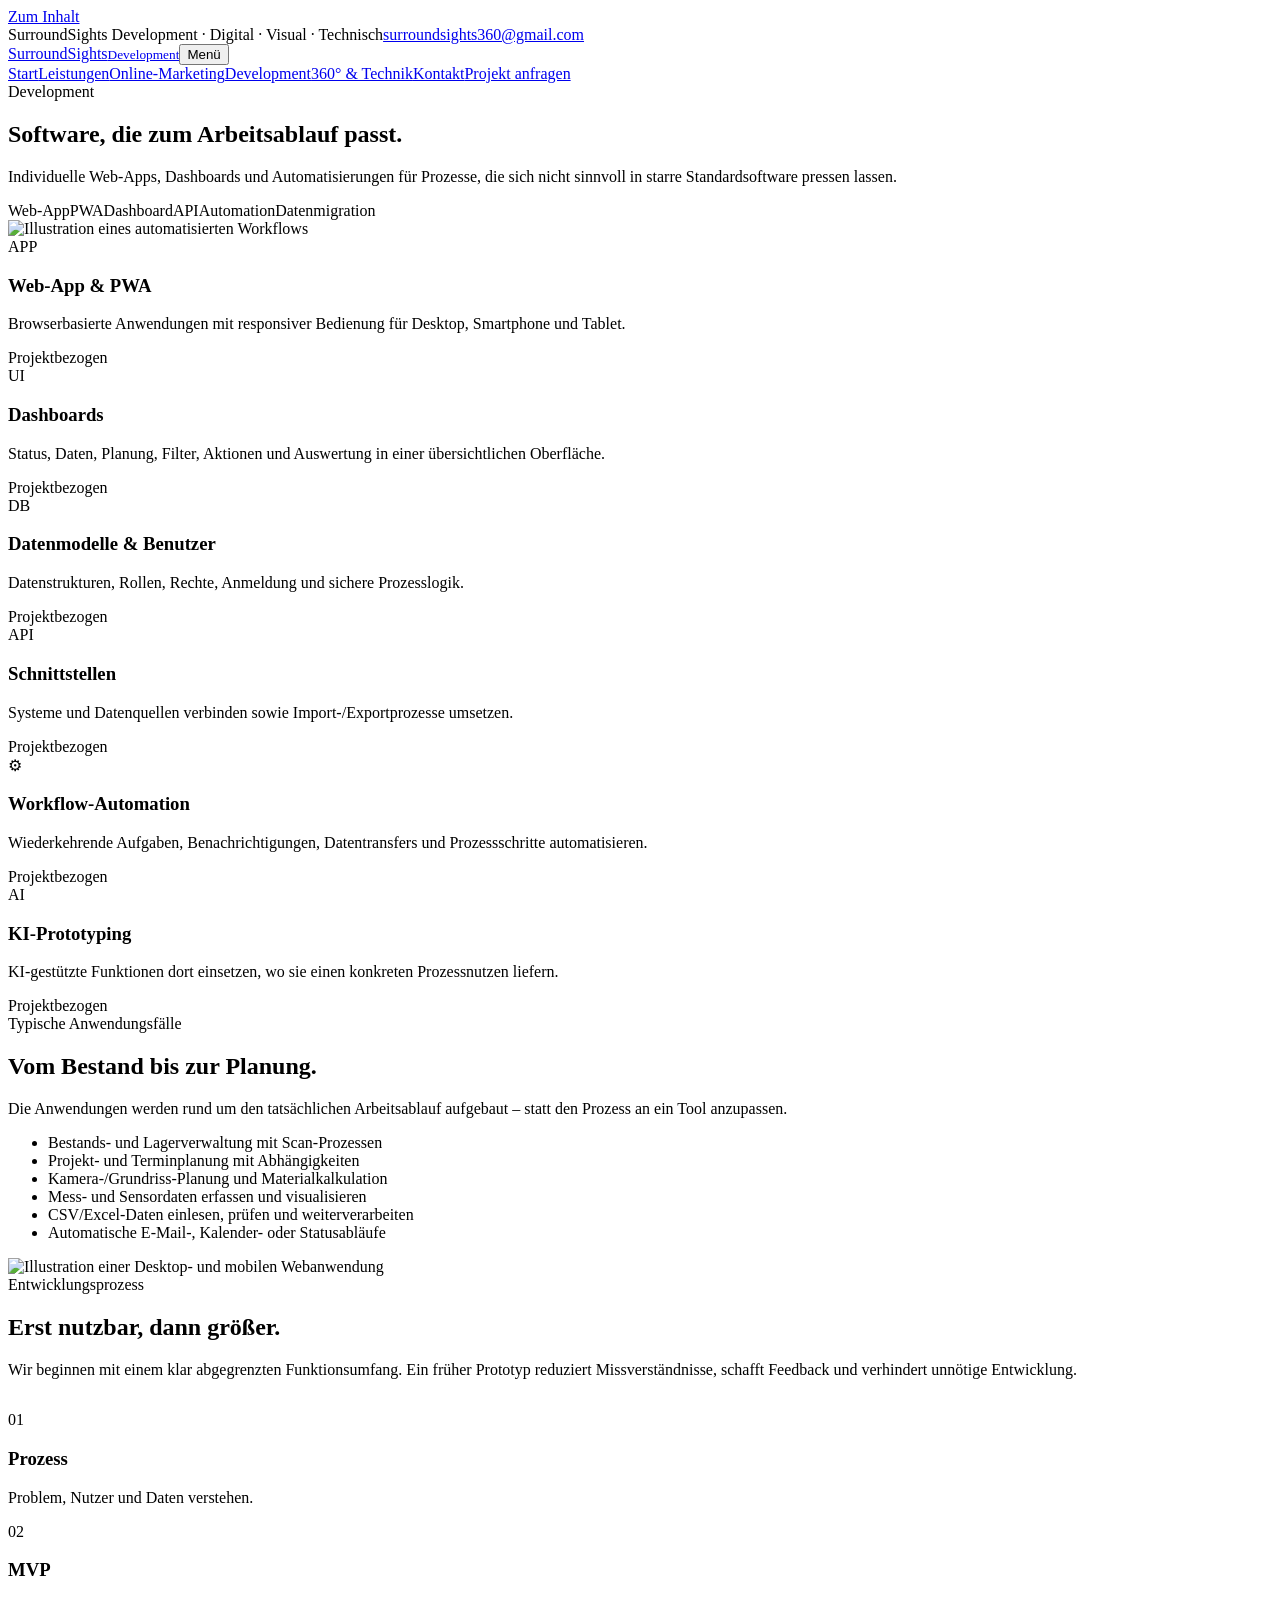
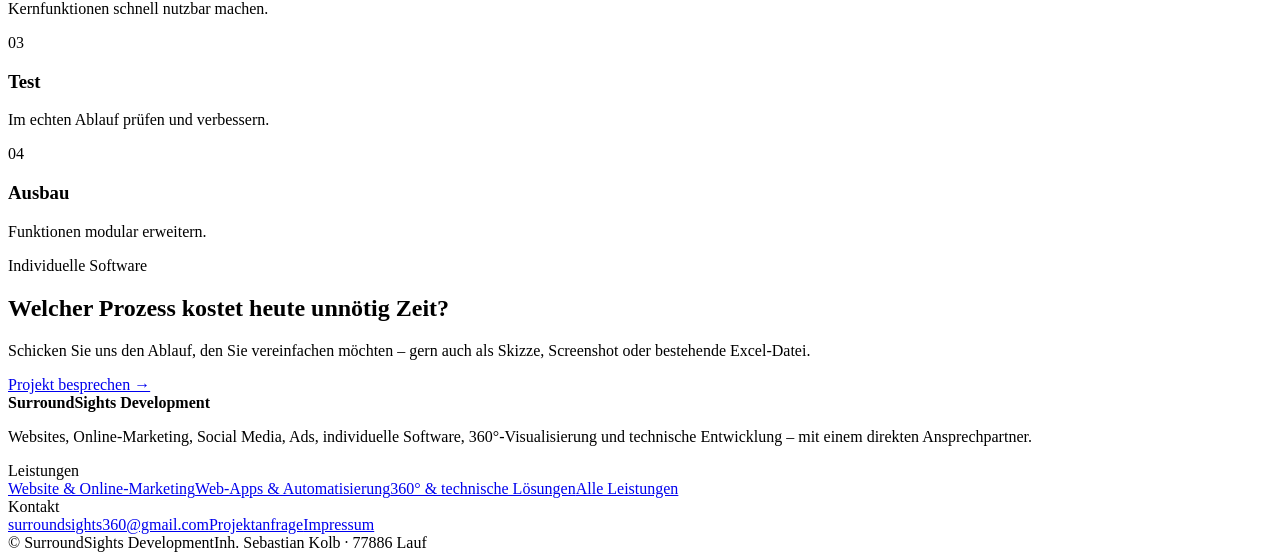
==== entwicklung.html @ 001c1052 "Add files via upload" ====
<!doctype html>
<html lang="de"><head><meta charset="utf-8"><meta name="viewport" content="width=device-width,initial-scale=1"><meta name="description" content="Individuelle Web-Apps, PWAs, Dashboards, Automatisierung, APIs, Datenmigration und KI-Prototyping von SurroundSights Development."><link rel="canonical" href="https://surroundsights.de/entwicklung.html"><meta name="theme-color" content="#081712"><meta property="og:type" content="website"><meta property="og:site_name" content="SurroundSights Development"><meta property="og:title" content="Web-Apps, Automatisierung & Integrationen | SurroundSights Development"><meta property="og:description" content="Individuelle Web-Apps, PWAs, Dashboards, Automatisierung, APIs, Datenmigration und KI-Prototyping von SurroundSights Development."><title>Web-Apps, Automatisierung & Integrationen | SurroundSights Development</title><link rel="icon" href="favicon.svg" type="image/svg+xml"><link rel="stylesheet" href="assets/css/styles.css"></head><body><a class="skip" href="#content">Zum Inhalt</a><div class="topbar"><div class="wrap"><span>SurroundSights Development · Digital · Visual · Technisch</span><span><a href="mailto:surroundsights360@gmail.com">surroundsights360@gmail.com</a></span></div></div><header class="site-header"><div class="wrap nav"><a class="brand" href="index.html"><img src="assets/img/logo-mark.svg" alt=""><span class="brand-text">SurroundSights<small>Development</small></span></a><button class="menu-btn" type="button" aria-expanded="false" aria-label="Navigation öffnen">Menü</button><nav class="navlinks" aria-label="Hauptnavigation"><a href="index.html">Start</a><a href="leistungen.html">Leistungen</a><a href="online-marketing.html">Online-Marketing</a><a href="entwicklung.html" aria-current="page">Development</a><a href="visualisierung-technik.html">360° & Technik</a><a href="kontakt.html">Kontakt</a><a class="nav-cta" href="kontakt.html">Projekt anfragen</a></nav></div></header><main id="content">
<section class="subhero"><div class="wrap subhero-grid"><div><span class="eyebrow">Development</span><h1>Software, die zum <span class="display-line">Arbeitsablauf passt.</span></h1><p class="lead">Individuelle Web-Apps, Dashboards und Automatisierungen für Prozesse, die sich nicht sinnvoll in starre Standardsoftware pressen lassen.</p><div class="pill-row"><span class="pill">Web-App</span><span class="pill">PWA</span><span class="pill">Dashboard</span><span class="pill">API</span><span class="pill">Automation</span><span class="pill">Datenmigration</span></div></div><div class="visual-media"><img src="assets/img/automation.svg" alt="Illustration eines automatisierten Workflows"></div></div></section>
<section class="section section--soft"><div class="wrap"><div class="service-grid"><div class="service-card"><div class="service-icon">APP</div><h3>Web-App & PWA</h3><p>Browserbasierte Anwendungen mit responsiver Bedienung für Desktop, Smartphone und Tablet.</p><span class="more">Projektbezogen</span></div><div class="service-card"><div class="service-icon">UI</div><h3>Dashboards</h3><p>Status, Daten, Planung, Filter, Aktionen und Auswertung in einer übersichtlichen Oberfläche.</p><span class="more">Projektbezogen</span></div><div class="service-card"><div class="service-icon">DB</div><h3>Datenmodelle & Benutzer</h3><p>Datenstrukturen, Rollen, Rechte, Anmeldung und sichere Prozesslogik.</p><span class="more">Projektbezogen</span></div><div class="service-card"><div class="service-icon">API</div><h3>Schnittstellen</h3><p>Systeme und Datenquellen verbinden sowie Import-/Exportprozesse umsetzen.</p><span class="more">Projektbezogen</span></div><div class="service-card"><div class="service-icon">⚙</div><h3>Workflow-Automation</h3><p>Wiederkehrende Aufgaben, Benachrichtigungen, Datentransfers und Prozessschritte automatisieren.</p><span class="more">Projektbezogen</span></div><div class="service-card"><div class="service-icon">AI</div><h3>KI-Prototyping</h3><p>KI-gestützte Funktionen dort einsetzen, wo sie einen konkreten Prozessnutzen liefern.</p><span class="more">Projektbezogen</span></div></div></div></section>
<section class="section"><div class="wrap visual-split"><div class="visual-copy"><span class="eyebrow">Typische Anwendungsfälle</span><h2>Vom Bestand bis zur Planung.</h2><p>Die Anwendungen werden rund um den tatsächlichen Arbeitsablauf aufgebaut – statt den Prozess an ein Tool anzupassen.</p><ul class="checklist"><li>Bestands- und Lagerverwaltung mit Scan-Prozessen</li><li>Projekt- und Terminplanung mit Abhängigkeiten</li><li>Kamera-/Grundriss-Planung und Materialkalkulation</li><li>Mess- und Sensordaten erfassen und visualisieren</li><li>CSV/Excel-Daten einlesen, prüfen und weiterverarbeiten</li><li>Automatische E-Mail-, Kalender- oder Statusabläufe</li></ul></div><div class="visual-media"><img src="assets/img/webdesign.svg" alt="Illustration einer Desktop- und mobilen Webanwendung"></div></div></section>
<section class="section section--dark"><div class="wrap intro-split"><div><span class="eyebrow">Entwicklungsprozess</span><h2>Erst nutzbar, dann größer.</h2></div><div><p class="lead">Wir beginnen mit einem klar abgegrenzten Funktionsumfang. Ein früher Prototyp reduziert Missverständnisse, schafft Feedback und verhindert unnötige Entwicklung.</p><div class="process" style="margin-top:32px"><div class="step" style="border-color:#b5ff3d"><span class="step-num">01</span><h3>Prozess</h3><p>Problem, Nutzer und Daten verstehen.</p></div><div class="step" style="border-color:#b5ff3d"><span class="step-num">02</span><h3>MVP</h3><p>Kernfunktionen schnell nutzbar machen.</p></div><div class="step" style="border-color:#b5ff3d"><span class="step-num">03</span><h3>Test</h3><p>Im echten Ablauf prüfen und verbessern.</p></div><div class="step" style="border-color:#b5ff3d"><span class="step-num">04</span><h3>Ausbau</h3><p>Funktionen modular erweitern.</p></div></div></div></div></section>
<section class="section section--tight"><div class="wrap cta"><div class="cta-inner"><div><span class="eyebrow">Individuelle Software</span><h2>Welcher Prozess kostet heute unnötig Zeit?</h2><p>Schicken Sie uns den Ablauf, den Sie vereinfachen möchten – gern auch als Skizze, Screenshot oder bestehende Excel-Datei.</p></div><a class="btn" href="kontakt.html">Projekt besprechen →</a></div></div></section>
</main><footer><div class="wrap"><div class="footer-grid"><div><div class="footer-brand"><img src="assets/img/logo-mark.svg" alt=""><strong>SurroundSights Development</strong></div><p>Websites, Online-Marketing, Social Media, Ads, individuelle Software, 360°-Visualisierung und technische Entwicklung – mit einem direkten Ansprechpartner.</p></div><div><div class="footer-title">Leistungen</div><div class="footer-links"><a href="online-marketing.html">Website & Online-Marketing</a><a href="entwicklung.html">Web-Apps & Automatisierung</a><a href="visualisierung-technik.html">360° & technische Lösungen</a><a href="leistungen.html">Alle Leistungen</a></div></div><div><div class="footer-title">Kontakt</div><div class="footer-links"><a href="mailto:surroundsights360@gmail.com">surroundsights360@gmail.com</a><a href="kontakt.html">Projektanfrage</a><a href="impressum.html">Impressum</a></div></div></div><div class="footer-bottom"><span>© <span data-year></span> SurroundSights Development</span><span>Inh. Sebastian Kolb · 77886 Lauf</span></div></div></footer><script src="assets/js/main.js"></script></body></html>
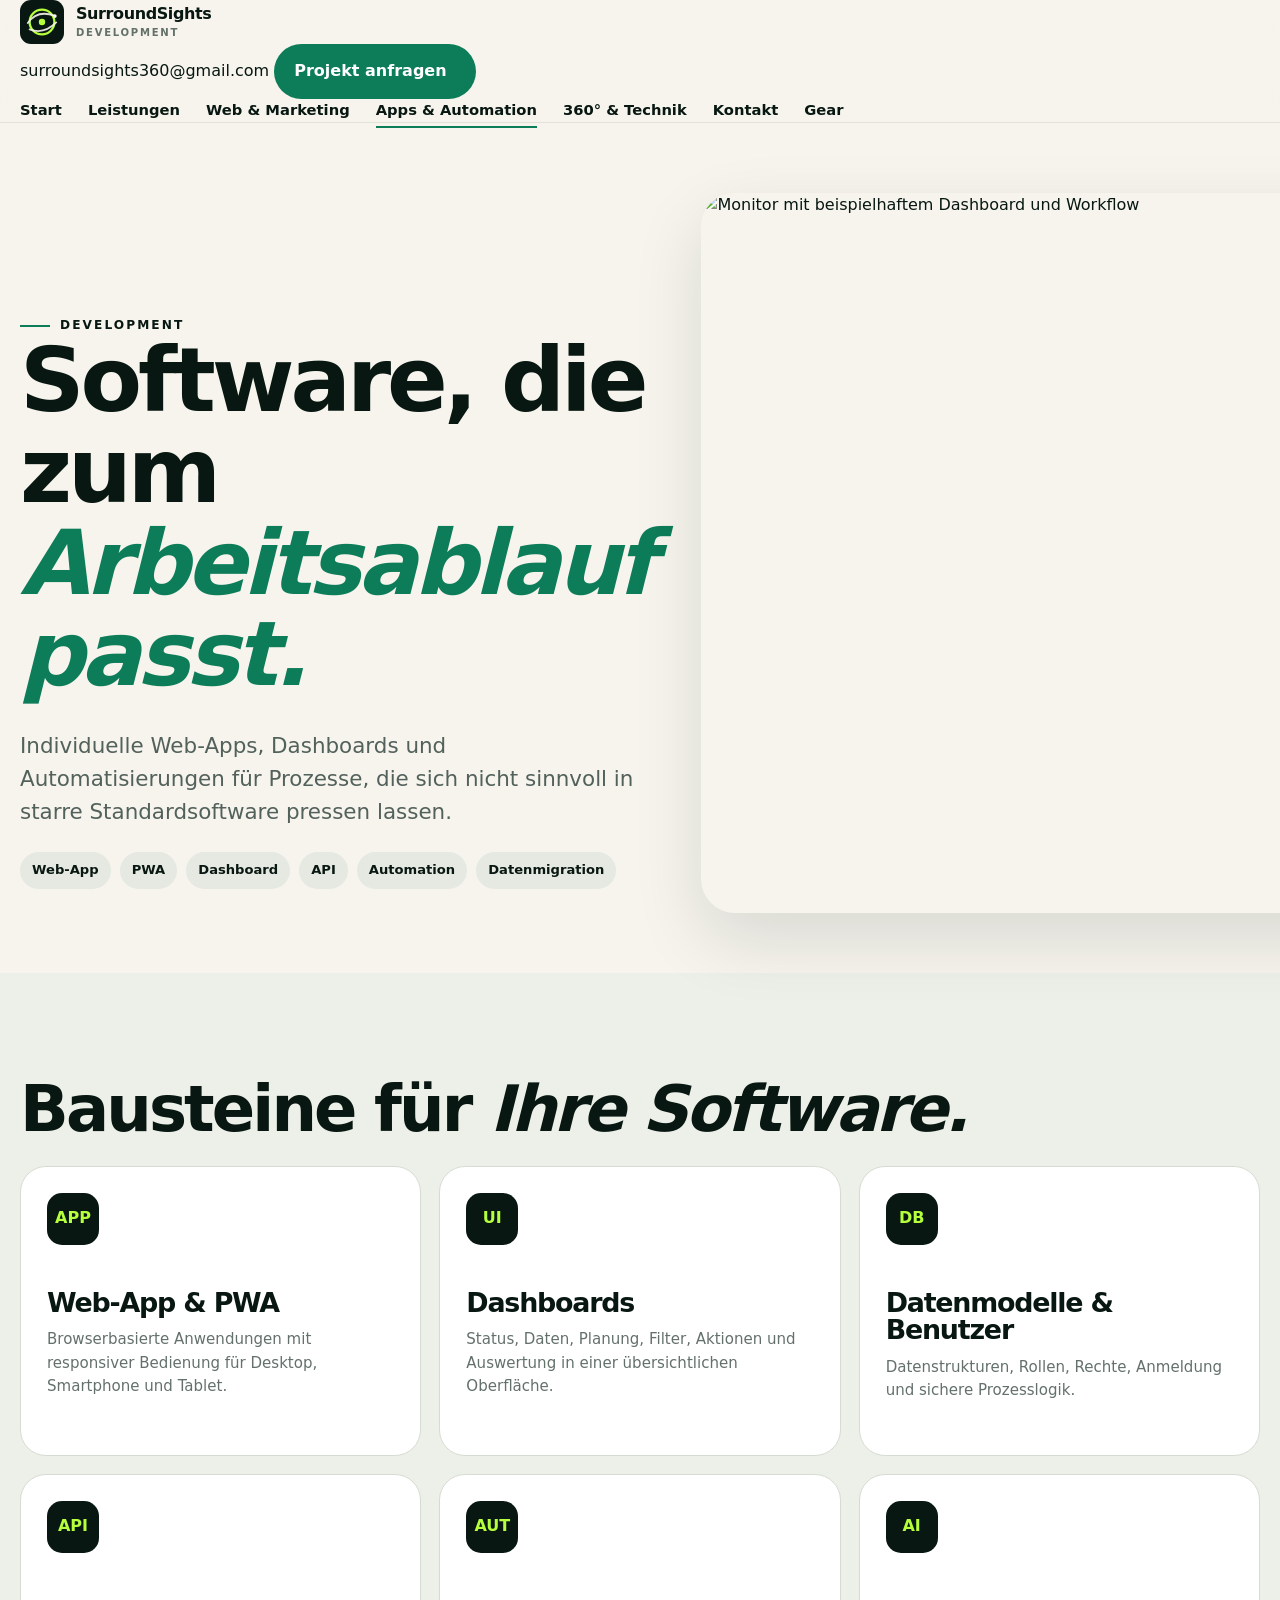
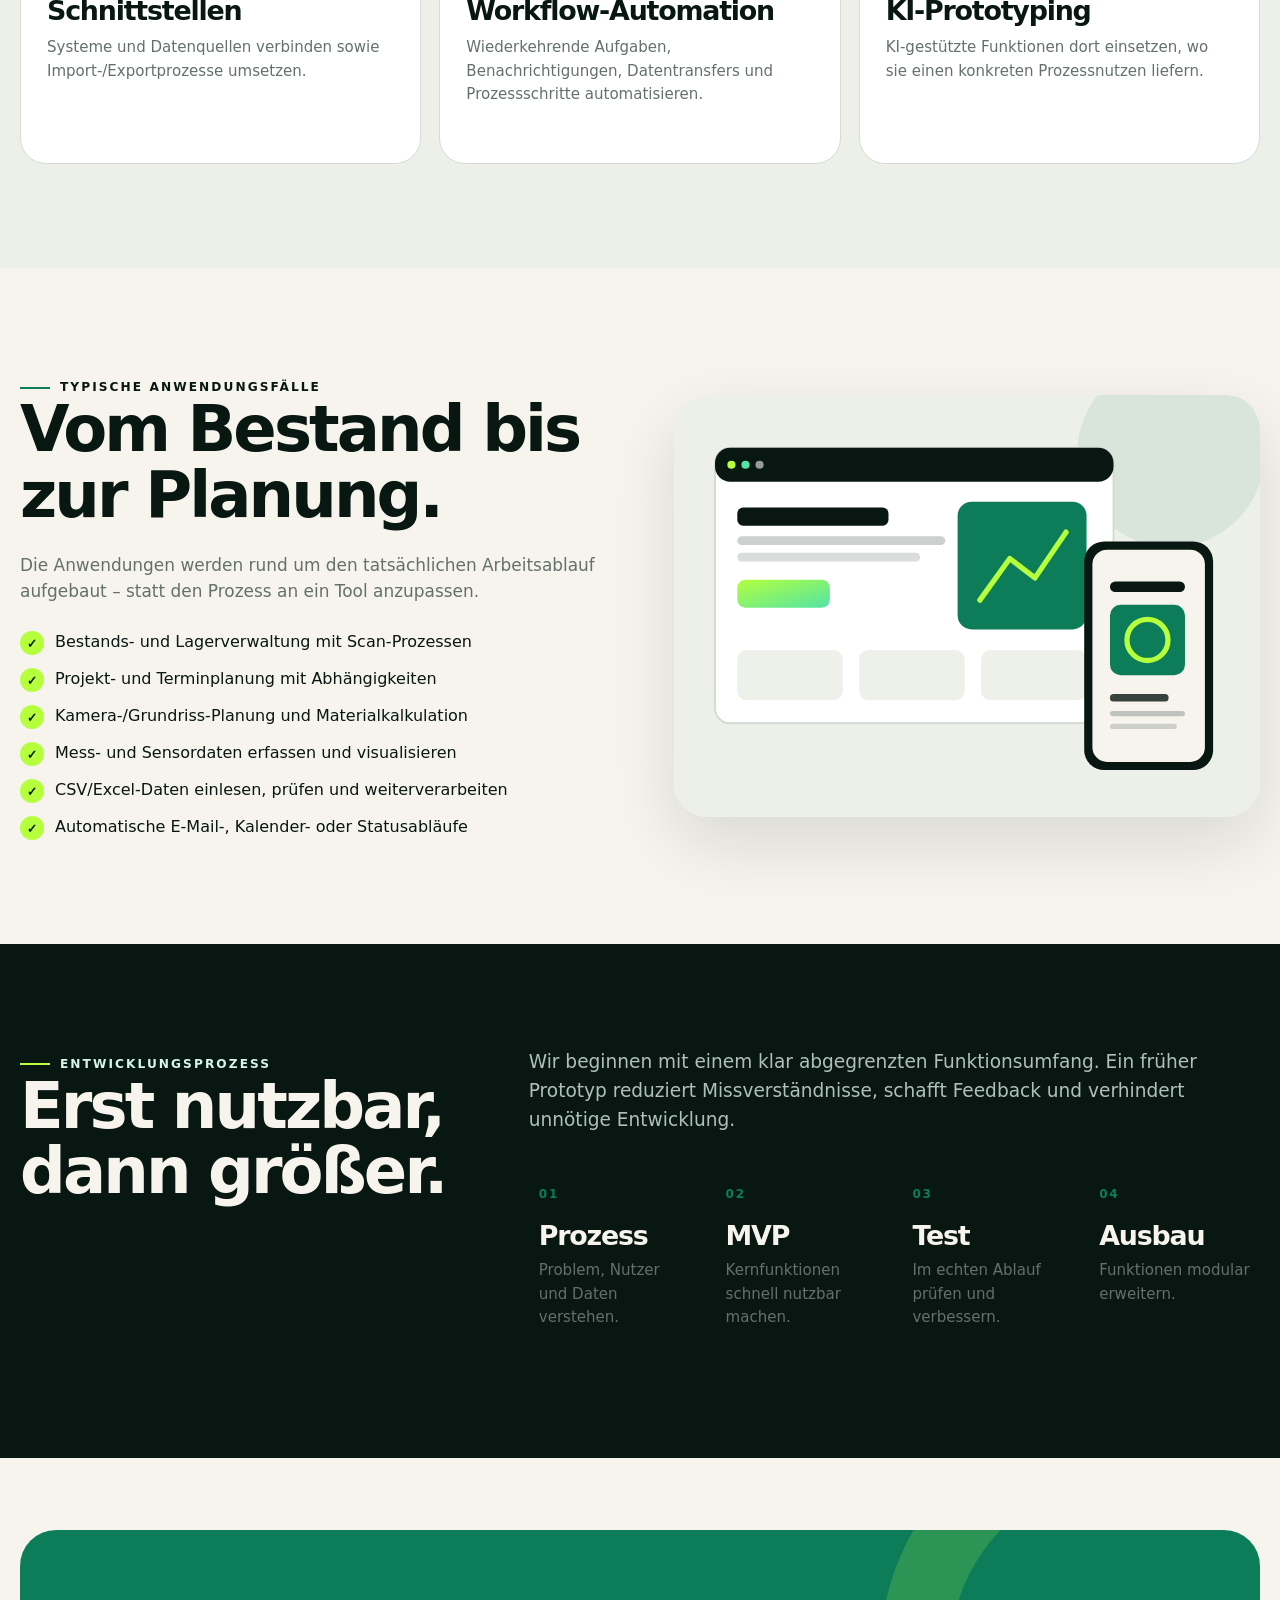
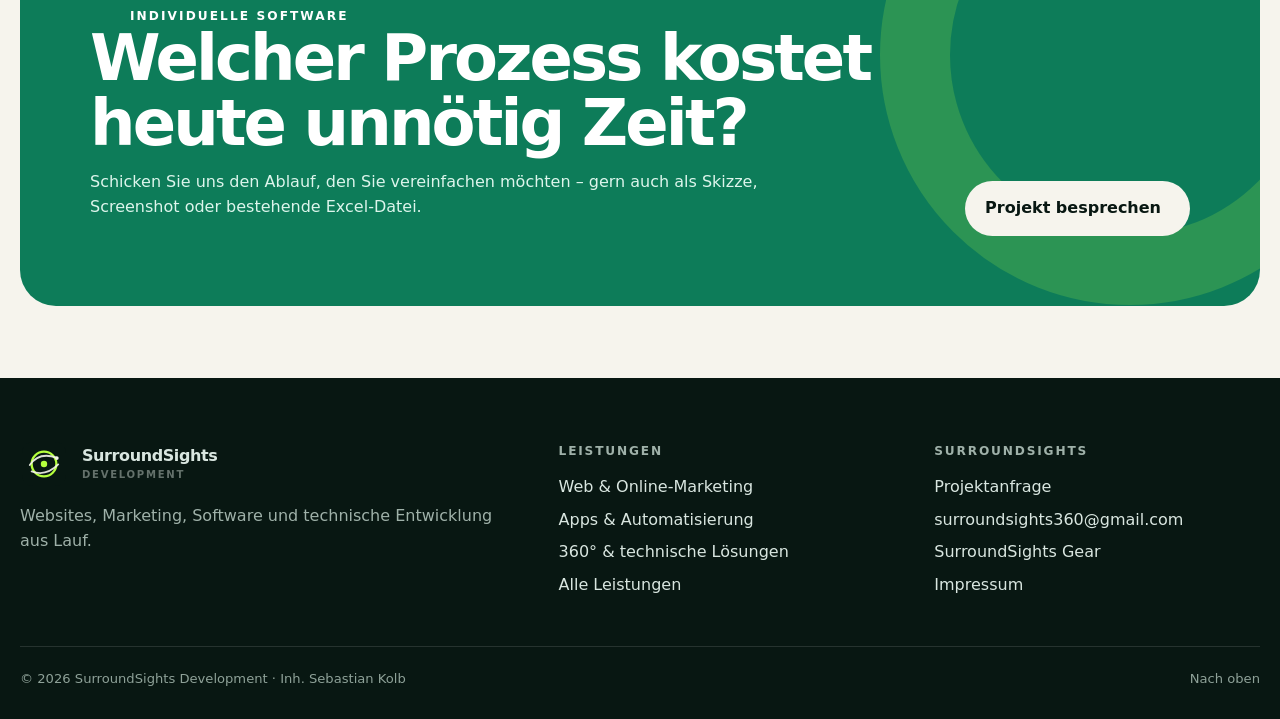
==== commit 543ceaa3: "Add files via upload" ====
--- a/entwicklung.html
+++ b/entwicklung.html
@@ -1,8 +1,211 @@
 <!doctype html>
-<html lang="de"><head><meta charset="utf-8"><meta name="viewport" content="width=device-width,initial-scale=1"><meta name="description" content="Individuelle Web-Apps, PWAs, Dashboards, Automatisierung, APIs, Datenmigration und KI-Prototyping von SurroundSights Development."><link rel="canonical" href="https://surroundsights.de/entwicklung.html"><meta name="theme-color" content="#081712"><meta property="og:type" content="website"><meta property="og:site_name" content="SurroundSights Development"><meta property="og:title" content="Web-Apps, Automatisierung & Integrationen | SurroundSights Development"><meta property="og:description" content="Individuelle Web-Apps, PWAs, Dashboards, Automatisierung, APIs, Datenmigration und KI-Prototyping von SurroundSights Development."><title>Web-Apps, Automatisierung & Integrationen | SurroundSights Development</title><link rel="icon" href="favicon.svg" type="image/svg+xml"><link rel="stylesheet" href="assets/css/styles.css"></head><body><a class="skip" href="#content">Zum Inhalt</a><div class="topbar"><div class="wrap"><span>SurroundSights Development · Digital · Visual · Technisch</span><span><a href="mailto:surroundsights360@gmail.com">surroundsights360@gmail.com</a></span></div></div><header class="site-header"><div class="wrap nav"><a class="brand" href="index.html"><img src="assets/img/logo-mark.svg" alt=""><span class="brand-text">SurroundSights<small>Development</small></span></a><button class="menu-btn" type="button" aria-expanded="false" aria-label="Navigation öffnen">Menü</button><nav class="navlinks" aria-label="Hauptnavigation"><a href="index.html">Start</a><a href="leistungen.html">Leistungen</a><a href="online-marketing.html">Online-Marketing</a><a href="entwicklung.html" aria-current="page">Development</a><a href="visualisierung-technik.html">360° & Technik</a><a href="kontakt.html">Kontakt</a><a class="nav-cta" href="kontakt.html">Projekt anfragen</a></nav></div></header><main id="content">
-<section class="subhero"><div class="wrap subhero-grid"><div><span class="eyebrow">Development</span><h1>Software, die zum <span class="display-line">Arbeitsablauf passt.</span></h1><p class="lead">Individuelle Web-Apps, Dashboards und Automatisierungen für Prozesse, die sich nicht sinnvoll in starre Standardsoftware pressen lassen.</p><div class="pill-row"><span class="pill">Web-App</span><span class="pill">PWA</span><span class="pill">Dashboard</span><span class="pill">API</span><span class="pill">Automation</span><span class="pill">Datenmigration</span></div></div><div class="visual-media"><img src="assets/img/automation.svg" alt="Illustration eines automatisierten Workflows"></div></div></section>
-<section class="section section--soft"><div class="wrap"><div class="service-grid"><div class="service-card"><div class="service-icon">APP</div><h3>Web-App & PWA</h3><p>Browserbasierte Anwendungen mit responsiver Bedienung für Desktop, Smartphone und Tablet.</p><span class="more">Projektbezogen</span></div><div class="service-card"><div class="service-icon">UI</div><h3>Dashboards</h3><p>Status, Daten, Planung, Filter, Aktionen und Auswertung in einer übersichtlichen Oberfläche.</p><span class="more">Projektbezogen</span></div><div class="service-card"><div class="service-icon">DB</div><h3>Datenmodelle & Benutzer</h3><p>Datenstrukturen, Rollen, Rechte, Anmeldung und sichere Prozesslogik.</p><span class="more">Projektbezogen</span></div><div class="service-card"><div class="service-icon">API</div><h3>Schnittstellen</h3><p>Systeme und Datenquellen verbinden sowie Import-/Exportprozesse umsetzen.</p><span class="more">Projektbezogen</span></div><div class="service-card"><div class="service-icon">⚙</div><h3>Workflow-Automation</h3><p>Wiederkehrende Aufgaben, Benachrichtigungen, Datentransfers und Prozessschritte automatisieren.</p><span class="more">Projektbezogen</span></div><div class="service-card"><div class="service-icon">AI</div><h3>KI-Prototyping</h3><p>KI-gestützte Funktionen dort einsetzen, wo sie einen konkreten Prozessnutzen liefern.</p><span class="more">Projektbezogen</span></div></div></div></section>
-<section class="section"><div class="wrap visual-split"><div class="visual-copy"><span class="eyebrow">Typische Anwendungsfälle</span><h2>Vom Bestand bis zur Planung.</h2><p>Die Anwendungen werden rund um den tatsächlichen Arbeitsablauf aufgebaut – statt den Prozess an ein Tool anzupassen.</p><ul class="checklist"><li>Bestands- und Lagerverwaltung mit Scan-Prozessen</li><li>Projekt- und Terminplanung mit Abhängigkeiten</li><li>Kamera-/Grundriss-Planung und Materialkalkulation</li><li>Mess- und Sensordaten erfassen und visualisieren</li><li>CSV/Excel-Daten einlesen, prüfen und weiterverarbeiten</li><li>Automatische E-Mail-, Kalender- oder Statusabläufe</li></ul></div><div class="visual-media"><img src="assets/img/webdesign.svg" alt="Illustration einer Desktop- und mobilen Webanwendung"></div></div></section>
-<section class="section section--dark"><div class="wrap intro-split"><div><span class="eyebrow">Entwicklungsprozess</span><h2>Erst nutzbar, dann größer.</h2></div><div><p class="lead">Wir beginnen mit einem klar abgegrenzten Funktionsumfang. Ein früher Prototyp reduziert Missverständnisse, schafft Feedback und verhindert unnötige Entwicklung.</p><div class="process" style="margin-top:32px"><div class="step" style="border-color:#b5ff3d"><span class="step-num">01</span><h3>Prozess</h3><p>Problem, Nutzer und Daten verstehen.</p></div><div class="step" style="border-color:#b5ff3d"><span class="step-num">02</span><h3>MVP</h3><p>Kernfunktionen schnell nutzbar machen.</p></div><div class="step" style="border-color:#b5ff3d"><span class="step-num">03</span><h3>Test</h3><p>Im echten Ablauf prüfen und verbessern.</p></div><div class="step" style="border-color:#b5ff3d"><span class="step-num">04</span><h3>Ausbau</h3><p>Funktionen modular erweitern.</p></div></div></div></div></section>
-<section class="section section--tight"><div class="wrap cta"><div class="cta-inner"><div><span class="eyebrow">Individuelle Software</span><h2>Welcher Prozess kostet heute unnötig Zeit?</h2><p>Schicken Sie uns den Ablauf, den Sie vereinfachen möchten – gern auch als Skizze, Screenshot oder bestehende Excel-Datei.</p></div><a class="btn" href="kontakt.html">Projekt besprechen →</a></div></div></section>
-</main><footer><div class="wrap"><div class="footer-grid"><div><div class="footer-brand"><img src="assets/img/logo-mark.svg" alt=""><strong>SurroundSights Development</strong></div><p>Websites, Online-Marketing, Social Media, Ads, individuelle Software, 360°-Visualisierung und technische Entwicklung – mit einem direkten Ansprechpartner.</p></div><div><div class="footer-title">Leistungen</div><div class="footer-links"><a href="online-marketing.html">Website & Online-Marketing</a><a href="entwicklung.html">Web-Apps & Automatisierung</a><a href="visualisierung-technik.html">360° & technische Lösungen</a><a href="leistungen.html">Alle Leistungen</a></div></div><div><div class="footer-title">Kontakt</div><div class="footer-links"><a href="mailto:surroundsights360@gmail.com">surroundsights360@gmail.com</a><a href="kontakt.html">Projektanfrage</a><a href="impressum.html">Impressum</a></div></div></div><div class="footer-bottom"><span>© <span data-year></span> SurroundSights Development</span><span>Inh. Sebastian Kolb · 77886 Lauf</span></div></div></footer><script src="assets/js/main.js"></script></body></html>+<html lang="de">
+<head>
+  <meta charset="utf-8">
+  <meta name="viewport" content="width=device-width,initial-scale=1">
+  <meta name="description" content="Individuelle Web-Apps, PWAs, Dashboards, Automatisierung, APIs, Datenmigration und KI-Prototyping von SurroundSights Development.">
+  <link rel="canonical" href="https://surroundsights.de/entwicklung.html">
+  <meta name="theme-color" content="#f8f7f3">
+  <meta property="og:type" content="website">
+  <meta property="og:site_name" content="SurroundSights Development">
+  <meta property="og:title" content="Web-Apps, Automatisierung &amp; Integrationen | SurroundSights Development">
+  <meta property="og:description" content="Individuelle Web-Apps, PWAs, Dashboards, Automatisierung, APIs, Datenmigration und KI-Prototyping von SurroundSights Development.">
+  <title>Web-Apps, Automatisierung &amp; Integrationen | SurroundSights Development</title>
+  <link rel="icon" href="favicon.svg" type="image/svg+xml">
+  <link rel="preload" href="assets/fonts/dm-sans.woff2" as="font" type="font/woff2" crossorigin>
+  <link rel="stylesheet" href="assets/css/styles.css">
+  <script src="assets/js/main.js" defer></script>
+</head>
+<body id="top">
+  <a class="skip" href="#content">Zum Inhalt springen</a>
+  <header class="site-header">
+    <div class="wrap masthead">
+      <a class="brand" href="index.html" aria-label="SurroundSights Development, Startseite">
+        <img src="assets/img/logo-mark.svg" alt="" width="40" height="40">
+        <span class="brand-text">SurroundSights<small>Development</small></span>
+      </a>
+      <div class="masthead-actions">
+        <a class="header-email" href="mailto:surroundsights360@gmail.com">surroundsights360@gmail.com</a>
+        <a class="btn btn--primary" href="kontakt.html">Projekt anfragen <span class="arrow-icon arrow-up-right" aria-hidden="true"></span></a>
+      </div>
+      <button class="menu-btn" type="button" aria-expanded="false" aria-controls="primary-nav">
+        <span class="menu-icon" aria-hidden="true"></span> Menü
+      </button>
+    </div>
+    <nav class="primary-nav" id="primary-nav" aria-label="Hauptnavigation">
+      <div class="wrap navlinks">
+        <a href="index.html">Start</a>
+        <a href="leistungen.html">Leistungen</a>
+        <a href="online-marketing.html">Web &amp; Marketing</a>
+        <a href="entwicklung.html" aria-current="page">Apps &amp; Automation</a>
+        <a href="visualisierung-technik.html">360° &amp; Technik</a>
+        <a href="kontakt.html">Kontakt</a>
+        <a class="nav-gear" href="https://gear.surroundsights.de/">Gear <span class="arrow-icon arrow-up-right" aria-hidden="true"></span></a>
+      </div>
+    </nav>
+  </header>
+  <main id="content">
+    <section class="subhero">
+      <div class="wrap subhero-grid">
+        <div>
+          <span class="eyebrow">Development</span>
+          <h1>Software, die zum <em class="display-line">Arbeitsablauf passt.</em>
+          </h1>
+          <p class="lead">Individuelle Web-Apps, Dashboards und Automatisierungen für Prozesse, die sich nicht sinnvoll in starre Standardsoftware pressen lassen.</p>
+          <div class="pill-row">
+            <span class="pill">Web-App</span>
+            <span class="pill">PWA</span>
+            <span class="pill">Dashboard</span>
+            <span class="pill">API</span>
+            <span class="pill">Automation</span>
+            <span class="pill">Datenmigration</span>
+          </div>
+        </div>
+        <div class="visual-media">
+          <img src="assets/img/editorial/software.webp" alt="Monitor mit beispielhaftem Dashboard und Workflow" width="1080" height="720" class="editorial" decoding="async">
+        </div>
+      </div>
+    </section>
+    <section class="section section--soft" id="software">
+      <div class="wrap">
+        <div class="section-heading">
+          <h2>Bausteine für <em>Ihre Software.</em>
+          </h2>
+        </div>
+        <div class="service-grid">
+          <div class="service-card">
+            <div class="service-icon">APP</div>
+            <h3>Web-App &amp; PWA</h3>
+            <p>Browserbasierte Anwendungen mit responsiver Bedienung für Desktop, Smartphone und Tablet.</p>
+          </div>
+          <div class="service-card">
+            <div class="service-icon">UI</div>
+            <h3>Dashboards</h3>
+            <p>Status, Daten, Planung, Filter, Aktionen und Auswertung in einer übersichtlichen Oberfläche.</p>
+          </div>
+          <div class="service-card">
+            <div class="service-icon">DB</div>
+            <h3>Datenmodelle &amp; Benutzer</h3>
+            <p>Datenstrukturen, Rollen, Rechte, Anmeldung und sichere Prozesslogik.</p>
+          </div>
+          <div class="service-card">
+            <div class="service-icon">API</div>
+            <h3>Schnittstellen</h3>
+            <p>Systeme und Datenquellen verbinden sowie Import-/Exportprozesse umsetzen.</p>
+          </div>
+          <div class="service-card">
+            <div class="service-icon">AUT</div>
+            <h3>Workflow-Automation</h3>
+            <p>Wiederkehrende Aufgaben, Benachrichtigungen, Datentransfers und Prozessschritte automatisieren.</p>
+          </div>
+          <div class="service-card">
+            <div class="service-icon">AI</div>
+            <h3>KI-Prototyping</h3>
+            <p>KI-gestützte Funktionen dort einsetzen, wo sie einen konkreten Prozessnutzen liefern.</p>
+          </div>
+        </div>
+      </div>
+    </section>
+    <section class="section" id="anwendungen">
+      <div class="wrap visual-split">
+        <div class="visual-copy">
+          <span class="eyebrow">Typische Anwendungsfälle</span>
+          <h2>Vom Bestand bis zur Planung.</h2>
+          <p>Die Anwendungen werden rund um den tatsächlichen Arbeitsablauf aufgebaut – statt den Prozess an ein Tool anzupassen.</p>
+          <ul class="checklist">
+            <li>Bestands- und Lagerverwaltung mit Scan-Prozessen</li>
+            <li>Projekt- und Terminplanung mit Abhängigkeiten</li>
+            <li>Kamera-/Grundriss-Planung und Materialkalkulation</li>
+            <li>Mess- und Sensordaten erfassen und visualisieren</li>
+            <li>CSV/Excel-Daten einlesen, prüfen und weiterverarbeiten</li>
+            <li>Automatische E-Mail-, Kalender- oder Statusabläufe</li>
+          </ul>
+        </div>
+        <div class="visual-media">
+          <img src="assets/img/webdesign.svg" alt="Illustration einer Desktop- und mobilen Webanwendung" loading="lazy" decoding="async">
+        </div>
+      </div>
+    </section>
+    <section class="section section--dark">
+      <div class="wrap intro-split">
+        <div>
+          <span class="eyebrow">Entwicklungsprozess</span>
+          <h2>Erst nutzbar, dann größer.</h2>
+        </div>
+        <div>
+          <p class="lead">Wir beginnen mit einem klar abgegrenzten Funktionsumfang. Ein früher Prototyp reduziert Missverständnisse, schafft Feedback und verhindert unnötige Entwicklung.</p>
+          <div class="process">
+            <div class="step">
+              <span class="step-num">01</span>
+              <h3>Prozess</h3>
+              <p>Problem, Nutzer und Daten verstehen.</p>
+            </div>
+            <div class="step">
+              <span class="step-num">02</span>
+              <h3>MVP</h3>
+              <p>Kernfunktionen schnell nutzbar machen.</p>
+            </div>
+            <div class="step">
+              <span class="step-num">03</span>
+              <h3>Test</h3>
+              <p>Im echten Ablauf prüfen und verbessern.</p>
+            </div>
+            <div class="step">
+              <span class="step-num">04</span>
+              <h3>Ausbau</h3>
+              <p>Funktionen modular erweitern.</p>
+            </div>
+          </div>
+        </div>
+      </div>
+    </section>
+    <section class="section section--tight">
+      <div class="wrap cta">
+        <div class="cta-inner">
+          <div>
+            <span class="eyebrow">Individuelle Software</span>
+            <h2>Welcher Prozess kostet heute unnötig Zeit?</h2>
+            <p>Schicken Sie uns den Ablauf, den Sie vereinfachen möchten – gern auch als Skizze, Screenshot oder bestehende Excel-Datei.</p>
+          </div>
+          <a class="btn" href="kontakt.html">Projekt besprechen <span class="arrow-icon" aria-hidden="true"></span></a>
+        </div>
+      </div>
+    </section>
+  </main>
+  <footer>
+    <div class="wrap">
+      <div class="footer-grid">
+        <div>
+          <a class="brand footer-brand" href="index.html" aria-label="SurroundSights Development, Startseite">
+            <img src="assets/img/logo-mark.svg" alt="" width="40" height="40">
+        <span class="brand-text">SurroundSights<small>Development</small></span>
+          </a>
+          <p>Websites, Marketing, Software und technische Entwicklung aus Lauf.</p>
+        </div>
+        <div>
+          <p class="footer-title">Leistungen</p>
+          <div class="footer-links">
+            <a href="online-marketing.html">Web &amp; Online-Marketing</a>
+            <a href="entwicklung.html">Apps &amp; Automatisierung</a>
+            <a href="visualisierung-technik.html">360° &amp; technische Lösungen</a>
+            <a href="leistungen.html">Alle Leistungen</a>
+          </div>
+        </div>
+        <div>
+          <p class="footer-title">SurroundSights</p>
+          <div class="footer-links">
+            <a href="kontakt.html">Projektanfrage</a>
+            <a href="mailto:surroundsights360@gmail.com">surroundsights360@gmail.com</a>
+            <a href="https://gear.surroundsights.de/">SurroundSights Gear <span class="arrow-icon arrow-up-right" aria-hidden="true"></span></a>
+            <a href="impressum.html">Impressum</a>
+          </div>
+        </div>
+      </div>
+      <div class="footer-bottom">
+        <span>© <span data-year>2026</span> SurroundSights Development · Inh. Sebastian Kolb</span>
+        <a href="#top">Nach oben <span class="arrow-icon arrow-up" aria-hidden="true"></span></a>
+      </div>
+    </div>
+  </footer>
+</body>
+</html>
--- a/assets/css/styles.css
+++ b/assets/css/styles.css
@@ -0,0 +1,30 @@
+:root{
+  --ink:#081712;--ink-2:#17352b;--green:#0d7c59;--mint:#51e4a6;--lime:#b5ff3d;
+  --paper:#f6f4ed;--paper-2:#edf0e8;--white:#fff;--muted:#64716b;--line:#d6dcd3;
+  --max:1240px;--shadow:0 26px 70px rgba(8,23,18,.12);--radius:30px
+}
+*{box-sizing:border-box}html{scroll-behavior:smooth}body{margin:0;background:var(--paper);color:var(--ink);font-family:Inter,ui-sans-serif,system-ui,-apple-system,BlinkMacSystemFont,"Segoe UI",sans-serif;line-height:1.55;-webkit-font-smoothing:antialiased}img{max-width:100%;display:block}a{color:inherit;text-decoration:none}button,input,textarea,select{font:inherit}.wrap{width:min(calc(100% - 40px),var(--max));margin-inline:auto}.section{padding:104px 0}.section--tight{padding:72px 0}.section--dark{background:var(--ink);color:var(--paper)}.section--soft{background:var(--paper-2)}
+.skip{position:absolute;left:-9999px}.skip:focus{left:20px;top:20px;z-index:100;background:var(--lime);padding:10px 14px;border-radius:10px}
+.topbar{background:var(--ink);color:#d8e5df;font-size:.82rem}.topbar .wrap{display:flex;justify-content:space-between;gap:20px;padding:10px 0}.topbar a{color:var(--lime)}
+.site-header{position:sticky;top:0;z-index:50;background:rgba(246,244,237,.92);backdrop-filter:blur(16px);border-bottom:1px solid rgba(8,23,18,.08)}.nav{height:82px;display:flex;align-items:center;justify-content:space-between;gap:28px}.brand{display:flex;align-items:center;gap:12px;font-weight:900;letter-spacing:-.025em}.brand img{width:44px;height:44px}.brand-text{font-size:1rem;line-height:1.05}.brand-text small{display:block;margin-top:5px;font-size:.63rem;letter-spacing:.17em;text-transform:uppercase;color:var(--muted);font-weight:750}.navlinks{display:flex;align-items:center;gap:26px;font-size:.92rem;font-weight:700}.navlinks a{position:relative}.navlinks a:after{content:"";position:absolute;left:0;right:100%;bottom:-6px;height:2px;background:var(--green);transition:.2s}.navlinks a:hover:after,.navlinks a[aria-current="page"]:after{right:0}.nav-cta{background:var(--ink);color:var(--paper);padding:12px 17px;border-radius:999px}.nav-cta:hover{background:var(--green)}.menu-btn{display:none;border:0;background:var(--ink);color:var(--paper);padding:10px 13px;border-radius:12px;font-weight:800}
+.eyebrow{display:inline-flex;align-items:center;gap:10px;font-size:.76rem;letter-spacing:.17em;text-transform:uppercase;font-weight:850}.eyebrow:before{content:"";width:30px;height:2px;background:var(--green)}.section--dark .eyebrow:before{background:var(--lime)}.section--dark .eyebrow{color:#d6f7e8}
+h1,h2,h3,h4{letter-spacing:-.045em;line-height:1.02;margin-top:0}h1{font-size:clamp(3.4rem,7vw,7.2rem);margin-bottom:28px}h2{font-size:clamp(2.5rem,5vw,4.65rem);margin-bottom:24px}h3{font-size:clamp(1.25rem,2.1vw,1.75rem);margin-bottom:12px}p{margin-top:0}.lead{font-size:clamp(1.08rem,1.8vw,1.34rem);color:#52615b;max-width:750px}.section--dark .lead{color:#afc0b9}.display-line{display:block;color:var(--green)}.section--dark .display-line{color:var(--lime)}
+.hero{padding:78px 0 90px;overflow:hidden}.hero-grid{display:grid;grid-template-columns:1.02fr .98fr;gap:52px;align-items:center}.hero-copy{padding:30px 0}.hero h1{max-width:760px}.hero-visual{position:relative}.hero-visual img{width:100%;border-radius:34px;box-shadow:var(--shadow)}.hero-badge{position:absolute;left:-22px;bottom:32px;background:var(--lime);padding:18px 22px;border-radius:20px;box-shadow:0 18px 50px rgba(8,23,18,.16);font-weight:850;line-height:1.15}.hero-badge small{display:block;margin-top:6px;font-weight:650;color:#385243}.actions{display:flex;gap:12px;flex-wrap:wrap;margin-top:32px}.btn{display:inline-flex;align-items:center;justify-content:center;gap:9px;padding:14px 19px;border-radius:999px;font-weight:850;border:1px solid transparent;transition:.2s;cursor:pointer}.btn--primary{background:var(--green);color:white}.btn--primary:hover{background:var(--ink);transform:translateY(-2px)}.btn--lime{background:var(--lime);color:var(--ink)}.btn--lime:hover{transform:translateY(-2px);box-shadow:0 15px 35px rgba(181,255,61,.16)}.btn--ghost{border-color:rgba(8,23,18,.18);background:rgba(255,255,255,.3)}.btn--ghost:hover{border-color:var(--green);color:var(--green)}.section--dark .btn--ghost{border-color:rgba(255,255,255,.22);color:var(--paper)}
+.hero-meta{display:flex;gap:24px;flex-wrap:wrap;margin-top:36px;color:var(--muted);font-size:.88rem}.hero-meta span{display:inline-flex;align-items:center;gap:8px}.hero-meta i{width:8px;height:8px;border-radius:50%;background:var(--green);display:inline-block}
+.intro-split{display:grid;grid-template-columns:.75fr 1.25fr;gap:70px;align-items:start}.intro-split p{font-size:1.16rem;color:#52615b}.intro-split .big-copy{font-size:clamp(1.55rem,2.6vw,2.5rem);line-height:1.25;color:var(--ink);font-weight:760;letter-spacing:-.03em}
+.service-grid{display:grid;grid-template-columns:repeat(3,1fr);gap:18px}.service-card{background:var(--white);border:1px solid var(--line);border-radius:26px;padding:26px;min-height:290px;display:flex;flex-direction:column;transition:.22s}.service-card:hover{transform:translateY(-5px);box-shadow:var(--shadow);border-color:#b7c4ba}.service-icon{width:52px;height:52px;display:grid;place-items:center;border-radius:15px;background:var(--ink);color:var(--lime);font-weight:900;margin-bottom:44px}.service-card p{color:var(--muted);font-size:.94rem}.service-card .more{margin-top:auto;padding-top:18px;color:var(--green);font-weight:850}.service-card.featured{background:var(--ink);color:var(--paper);border-color:var(--ink)}.service-card.featured p{color:#b4c4bd}.service-card.featured .service-icon{background:var(--lime);color:var(--ink)}.service-card.featured .more{color:var(--lime)}
+.visual-split{display:grid;grid-template-columns:1fr 1fr;gap:68px;align-items:center}.visual-split.reverse .visual-copy{order:2}.visual-split.reverse .visual-media{order:1}.visual-media img{border-radius:34px;box-shadow:var(--shadow);width:100%}.visual-copy p{color:var(--muted);font-size:1.06rem}.checklist{display:grid;gap:12px;margin:26px 0 0;padding:0;list-style:none}.checklist li{display:flex;gap:11px;align-items:flex-start}.checklist li:before{content:"✓";width:24px;height:24px;border-radius:50%;display:grid;place-items:center;background:var(--lime);color:var(--ink);font-size:.78rem;font-weight:950;flex:0 0 auto;margin-top:1px}
+.band{background:var(--green);color:white;padding:30px 0}.band .wrap{display:flex;align-items:center;justify-content:space-between;gap:30px}.band strong{font-size:clamp(1.5rem,3vw,2.5rem);letter-spacing:-.04em}.band .btn{background:var(--paper);color:var(--ink)}
+.price-section{background:var(--ink);color:var(--paper)}.price-head{display:grid;grid-template-columns:1fr .8fr;gap:40px;align-items:end;margin-bottom:42px}.price-head p{color:#aec0b8}.pricing-grid{display:grid;grid-template-columns:1fr 1fr;gap:20px}.price-card{border:1px solid rgba(255,255,255,.14);border-radius:30px;padding:28px;background:rgba(255,255,255,.035)}.price-card.highlight{background:var(--paper);color:var(--ink);border-color:var(--paper)}.price-card.highlight p,.price-card.highlight .price-list li span{color:var(--muted)}.price-kicker{font-size:.76rem;text-transform:uppercase;letter-spacing:.16em;font-weight:850;color:var(--lime)}.price-card.highlight .price-kicker{color:var(--green)}.price-total{display:flex;align-items:end;gap:10px;margin:18px 0 22px}.price-total strong{font-size:clamp(2.8rem,5vw,4.5rem);letter-spacing:-.06em;line-height:.9}.price-total span{color:#9fb1a9;margin-bottom:7px}.price-list{list-style:none;margin:0;padding:0;border-top:1px solid rgba(255,255,255,.13)}.price-card.highlight .price-list{border-color:var(--line)}.price-list li{display:grid;grid-template-columns:1fr auto;gap:16px;padding:15px 0;border-bottom:1px solid rgba(255,255,255,.11)}.price-card.highlight .price-list li{border-color:var(--line)}.price-list li span{color:#adc0b8;font-size:.9rem}.price-list b{white-space:nowrap}.price-note{font-size:.82rem;color:#95a9a0;margin-top:18px}.price-card.highlight .price-note{color:var(--muted)}
+.pill-row{display:flex;flex-wrap:wrap;gap:9px;margin:24px 0}.pill{padding:8px 12px;border-radius:999px;background:#e5e9e1;font-size:.82rem;font-weight:780}.section--dark .pill{background:rgba(255,255,255,.09);color:#d5e4de}
+.process{display:grid;grid-template-columns:repeat(4,1fr);gap:16px}.step{padding:26px 10px 10px;border-top:2px solid var(--ink)}.step-num{font-size:.75rem;letter-spacing:.15em;text-transform:uppercase;color:var(--green);font-weight:900}.step h3{margin:16px 0 10px}.step p{color:var(--muted);font-size:.94rem}
+.fact-grid{display:grid;grid-template-columns:repeat(4,1fr);gap:14px}.fact{padding:24px;border-radius:22px;background:var(--paper-2)}.fact strong{display:block;font-size:1.2rem;margin-bottom:7px}.fact span{color:var(--muted);font-size:.9rem}
+.cta{border-radius:36px;background:var(--green);color:#fff;padding:clamp(34px,6vw,70px);position:relative;overflow:hidden}.cta:after{content:"";position:absolute;width:360px;height:360px;border-radius:50%;border:70px solid rgba(181,255,61,.18);right:-120px;top:-125px}.cta-inner{position:relative;z-index:1;display:grid;grid-template-columns:1fr auto;gap:40px;align-items:end}.cta h2{margin-bottom:14px}.cta p{max-width:720px;color:#ddf5ec}.cta .btn{background:var(--paper);color:var(--ink)}
+.subhero{padding:70px 0 60px}.subhero-grid{display:grid;grid-template-columns:1fr .85fr;gap:50px;align-items:end}.subhero p{max-width:720px}.subhero-card{background:var(--ink);color:var(--paper);border-radius:30px;padding:30px}.subhero-card strong{display:block;color:var(--lime);font-size:2.1rem;letter-spacing:-.05em}.subhero-card span{color:#b1c1ba}
+.detail-grid{display:grid;grid-template-columns:.7fr 1.3fr;gap:60px}.detail-nav{position:sticky;top:110px;align-self:start;border-top:1px solid var(--line)}.detail-nav a{display:flex;justify-content:space-between;gap:12px;padding:14px 0;border-bottom:1px solid var(--line);font-weight:750;color:#4d5b55}.detail-nav a:hover{color:var(--green)}.detail-content article{padding:0 0 56px;margin-bottom:56px;border-bottom:1px solid var(--line)}.detail-content article:last-child{border-bottom:0}.detail-content p{color:var(--muted)}.detail-content h2{font-size:clamp(2rem,4vw,3.3rem)}.detail-content h3{margin-top:26px}.mini-grid{display:grid;grid-template-columns:1fr 1fr;gap:14px;margin-top:24px}.mini-card{padding:20px;border-radius:18px;background:var(--white);border:1px solid var(--line)}.mini-card strong{display:block;margin-bottom:6px}.mini-card span{color:var(--muted);font-size:.9rem}
+.contact-grid{display:grid;grid-template-columns:.85fr 1.15fr;gap:60px}.contact-card{background:var(--ink);color:var(--paper);border-radius:30px;padding:32px}.contact-card a{color:var(--lime);font-weight:850}.contact-card p{color:#b3c3bc}.contact-form{display:grid;grid-template-columns:1fr 1fr;gap:14px}.field{display:grid;gap:7px}.field.full{grid-column:1/-1}.field label{font-size:.78rem;text-transform:uppercase;letter-spacing:.1em;font-weight:850;color:#5e6d66}.field input,.field textarea,.field select{width:100%;border:1px solid #cdd4cc;background:#fff;border-radius:14px;padding:14px 15px;outline:none}.field input:focus,.field textarea:focus,.field select:focus{border-color:var(--green);box-shadow:0 0 0 3px rgba(13,124,89,.08)}.field textarea{min-height:150px;resize:vertical}.form-note{font-size:.8rem;color:var(--muted)}
+.legal{max-width:840px}.legal h1{font-size:clamp(3rem,7vw,5.4rem)}.legal section{padding:24px 0;border-top:1px solid var(--line)}.legal section p{color:#425049}.legal .back{display:inline-flex;margin-bottom:28px;color:var(--green);font-weight:850}
+footer{background:var(--ink);color:#d9e6e0;padding:64px 0 30px}.footer-grid{display:grid;grid-template-columns:1.2fr .8fr .8fr;gap:50px}.footer-brand{display:flex;gap:14px;align-items:center;margin-bottom:18px}.footer-brand img{width:48px}.footer-brand strong{font-size:1.08rem}.footer-grid p{color:#9fb1a9;max-width:500px}.footer-title{font-size:.76rem;text-transform:uppercase;letter-spacing:.15em;color:var(--lime);font-weight:850;margin-bottom:14px}.footer-links{display:grid;gap:8px}.footer-links a:hover{color:var(--lime)}.footer-bottom{border-top:1px solid rgba(255,255,255,.12);padding-top:22px;margin-top:48px;display:flex;justify-content:space-between;gap:20px;flex-wrap:wrap;color:#8ea198;font-size:.82rem}
+.reveal{opacity:0;transform:translateY(18px);transition:opacity .55s ease,transform .55s ease}.reveal.show{opacity:1;transform:none}
+@media(max-width:1020px){.navlinks{gap:16px;font-size:.86rem}.hero-grid,.visual-split,.price-head,.subhero-grid,.detail-grid,.contact-grid{grid-template-columns:1fr}.hero{padding-top:48px}.hero-visual{max-width:760px}.visual-split.reverse .visual-copy,.visual-split.reverse .visual-media{order:initial}.service-grid{grid-template-columns:1fr 1fr}.process,.fact-grid{grid-template-columns:1fr 1fr}.detail-nav{position:static}.pricing-grid{grid-template-columns:1fr}.cta-inner{grid-template-columns:1fr}.footer-grid{grid-template-columns:1fr 1fr}.footer-grid>div:first-child{grid-column:1/-1}}
+@media(max-width:760px){.wrap{width:min(calc(100% - 28px),var(--max))}.topbar .wrap{display:block;text-align:center}.topbar .wrap span:last-child{display:none}.menu-btn{display:block}.nav{height:72px}.navlinks{display:none;position:absolute;top:72px;left:0;right:0;background:var(--paper);padding:20px 22px 28px;border-bottom:1px solid var(--line);flex-direction:column;align-items:flex-start}.navlinks.open{display:flex}.nav-cta{width:100%;text-align:center}.brand img{width:38px;height:38px}.section{padding:76px 0}.hero{padding:40px 0 70px}.hero-grid{gap:30px}.hero-badge{position:static;margin-top:12px;display:inline-block}.intro-split{grid-template-columns:1fr;gap:25px}.service-grid,.process,.fact-grid,.mini-grid,.footer-grid,.contact-form{grid-template-columns:1fr}.field.full{grid-column:auto}.band .wrap{align-items:flex-start;flex-direction:column}.footer-grid>div:first-child{grid-column:auto}.price-list li{grid-template-columns:1fr}.price-list b{justify-self:start}.hero-meta{gap:12px}.subhero{padding-top:45px}}
